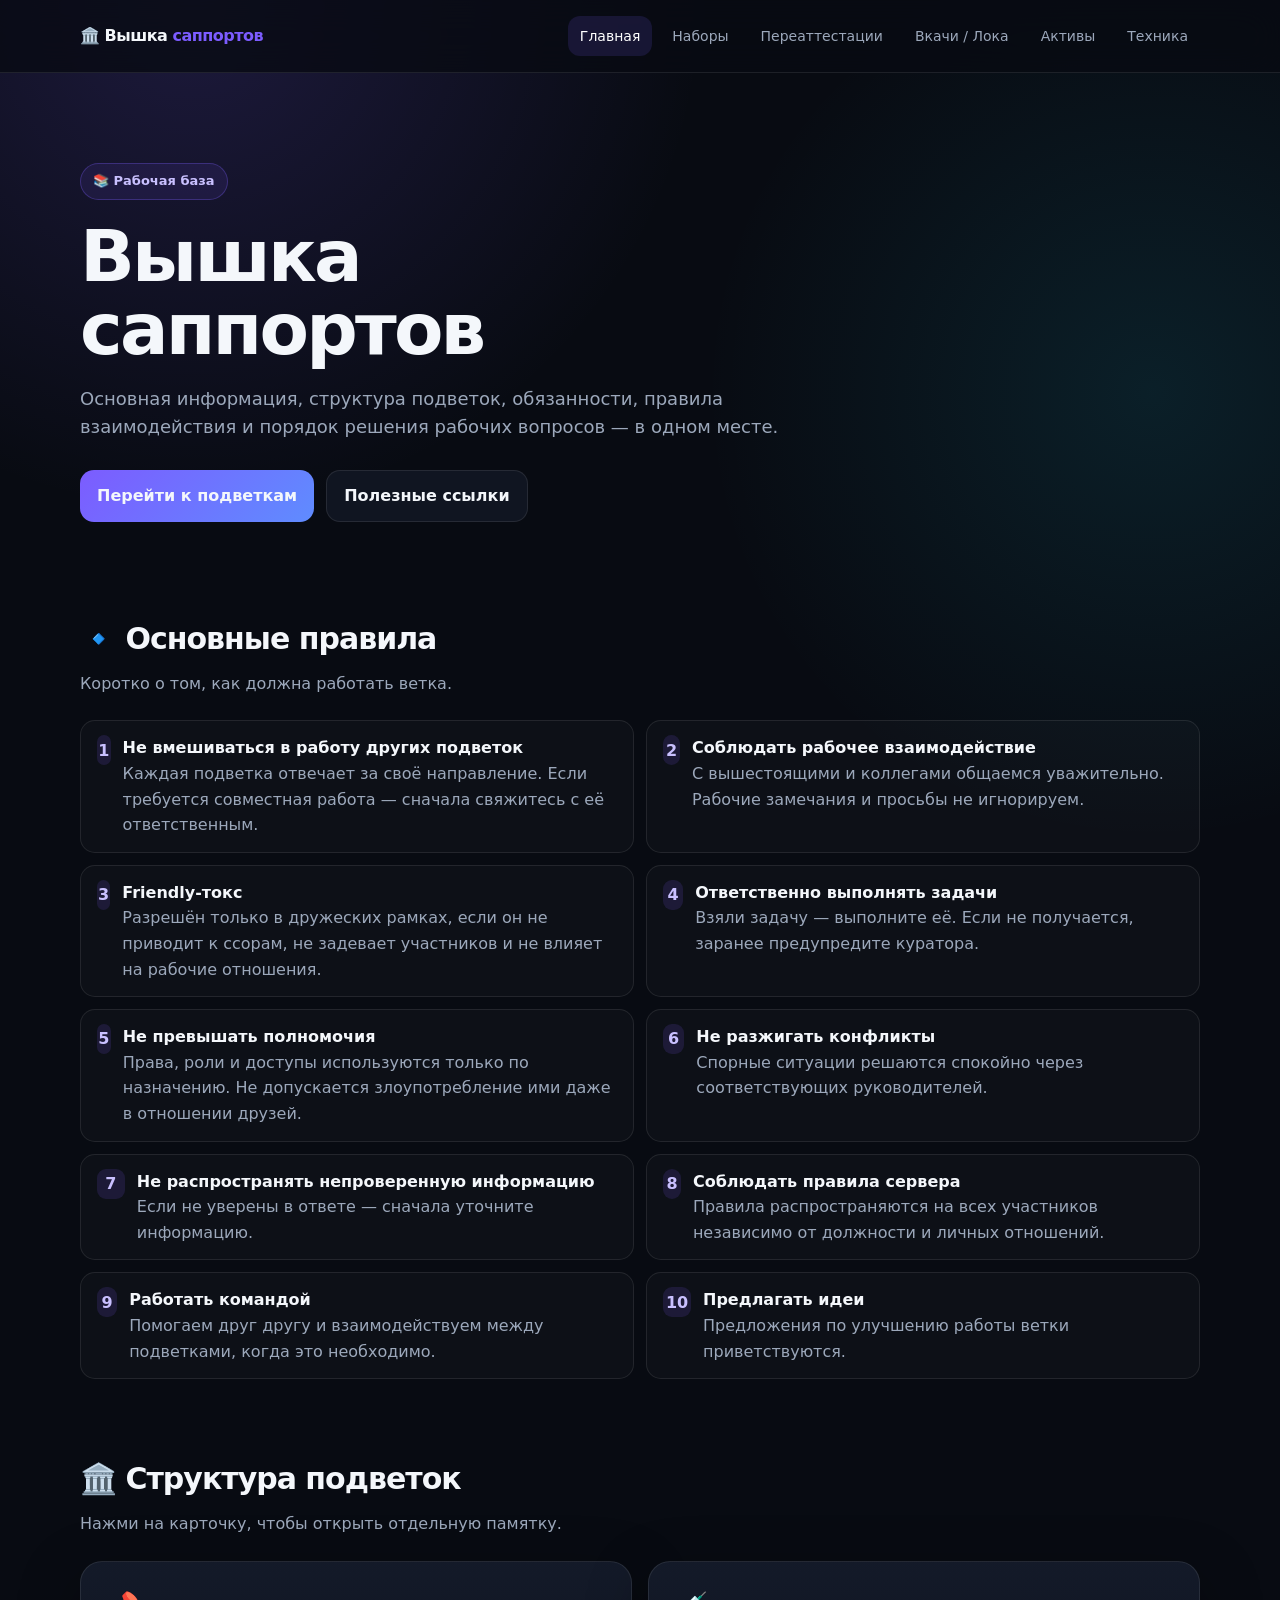
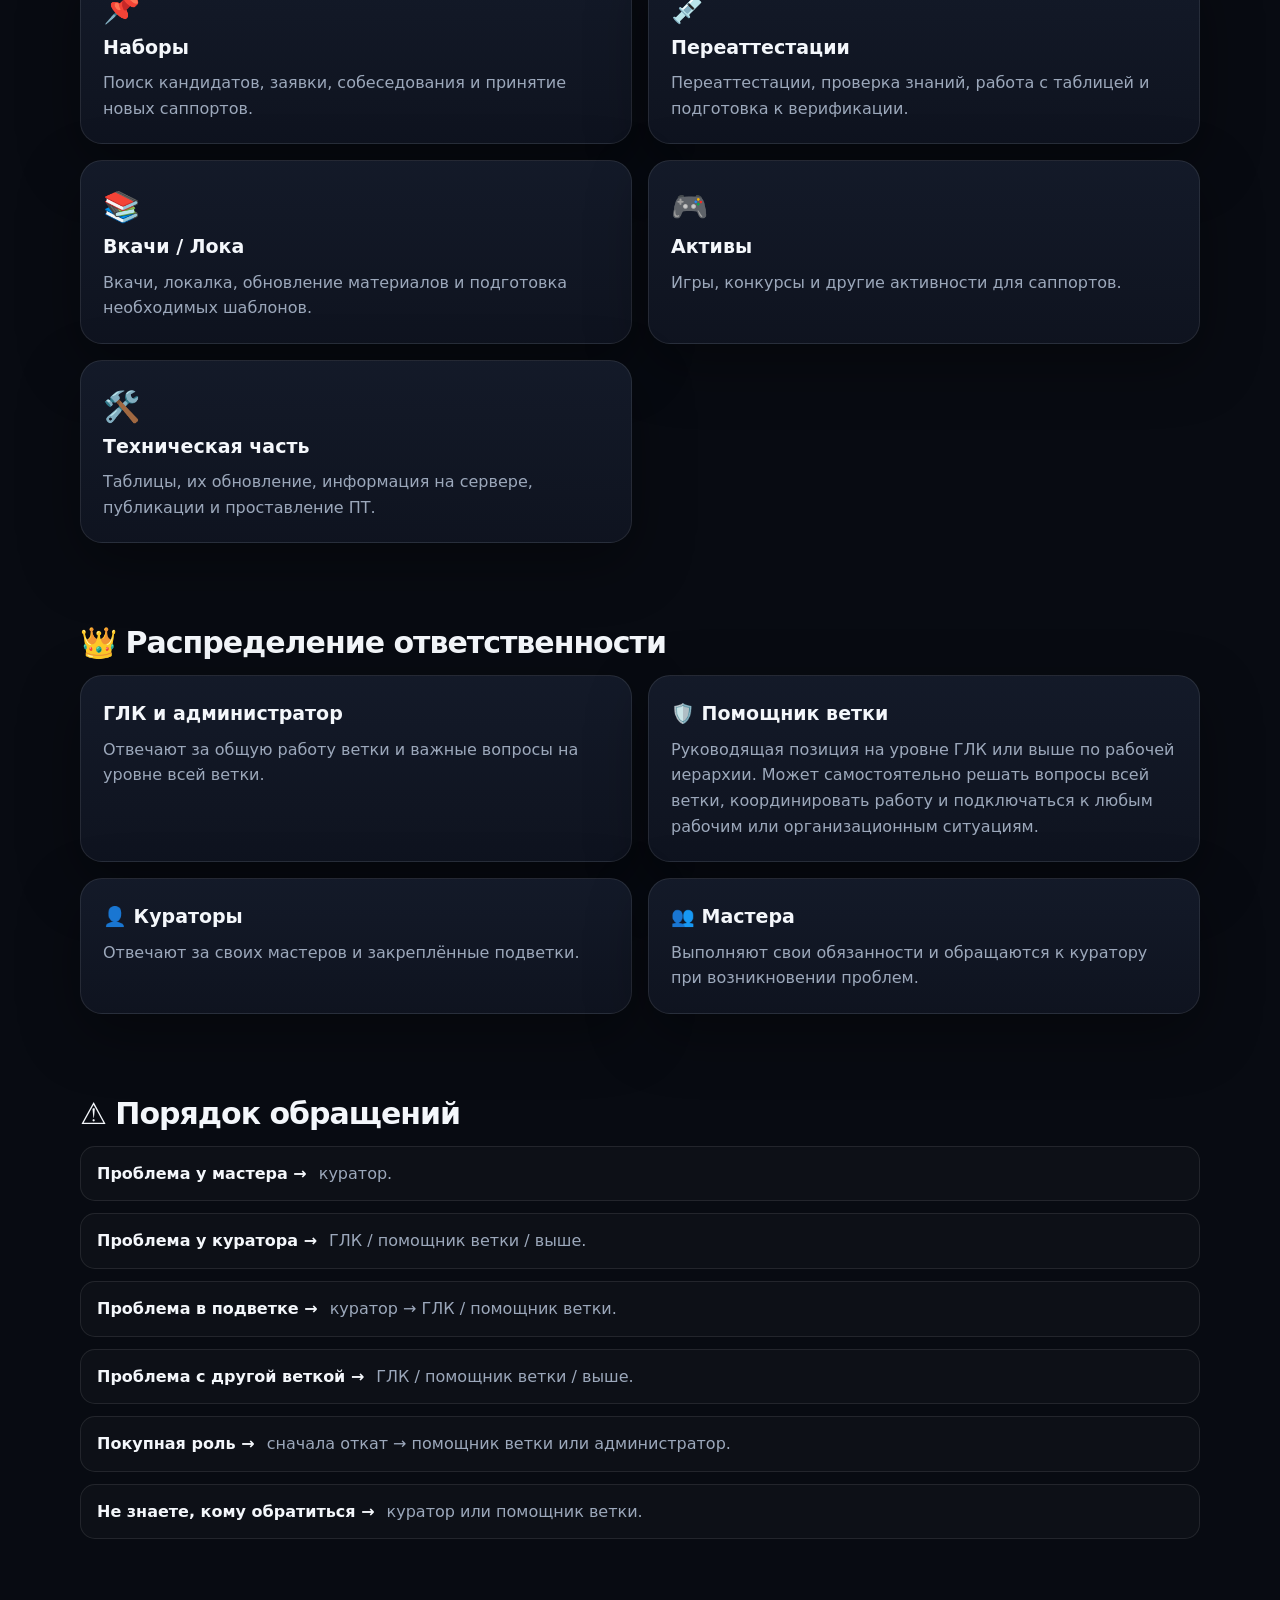
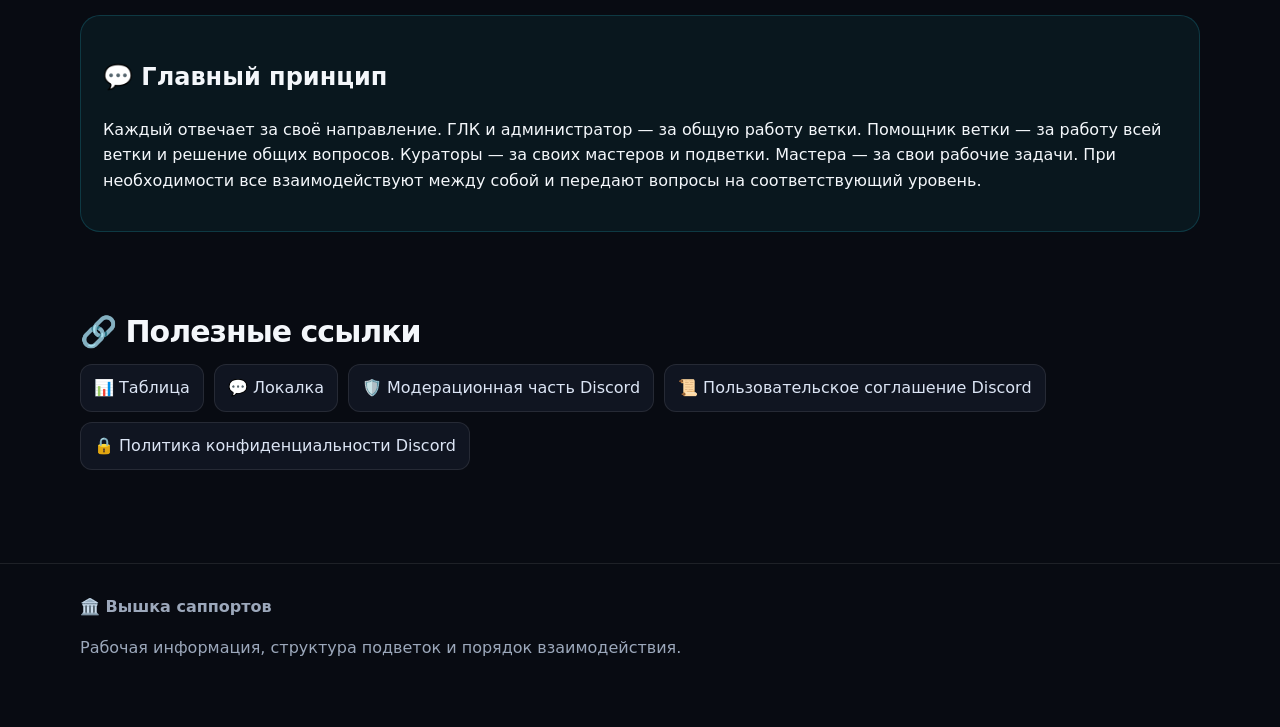
==== index.html @ 047708a1 "Add files via upload" ====
<!doctype html><html lang="ru"><head><meta charset="utf-8"><meta name="viewport" content="width=device-width,initial-scale=1">
<title>Главная — Вышка саппортов</title><meta name="description" content="Информация для вышки саппортов">
<link rel="stylesheet" href="style.css"></head><body>
<nav class="nav"><div class="container nav-inner">
<a class="logo" href="index.html">🏛️ Вышка <span>саппортов</span></a>
<div class="nav-links">
<a href="index.html">Главная</a><a href="nabori.html">Наборы</a><a href="reassessment.html">Переаттестации</a>
<a href="vkachi-loka.html">Вкачи / Лока</a><a href="aktivy.html">Активы</a><a href="technical.html">Техника</a>
</div></div></nav>

<main><section class="hero"><div class="container">
<span class="hero-badge">📚 Рабочая база</span>
<h1>Вышка<br>саппортов</h1>
<p>Основная информация, структура подветок, обязанности, правила взаимодействия и порядок решения рабочих вопросов — в одном месте.</p>
<div class="actions"><a class="btn primary" href="#branches">Перейти к подветкам</a><a class="btn" href="#links">Полезные ссылки</a></div>
</div></section>
<section class="section"><div class="container"><h2 class="section-title">🔹 Основные правила</h2><p class="section-sub">Коротко о том, как должна работать ветка.</p>
<div class="rules"><div class="list-item"><div class="number">1</div><div><b>Не вмешиваться в работу других подветок</b><span>Каждая подветка отвечает за своё направление. Если требуется совместная работа — сначала свяжитесь с её ответственным.</span></div></div><div class="list-item"><div class="number">2</div><div><b>Соблюдать рабочее взаимодействие</b><span>С вышестоящими и коллегами общаемся уважительно. Рабочие замечания и просьбы не игнорируем.</span></div></div><div class="list-item"><div class="number">3</div><div><b>Friendly-токс</b><span>Разрешён только в дружеских рамках, если он не приводит к ссорам, не задевает участников и не влияет на рабочие отношения.</span></div></div><div class="list-item"><div class="number">4</div><div><b>Ответственно выполнять задачи</b><span>Взяли задачу — выполните её. Если не получается, заранее предупредите куратора.</span></div></div><div class="list-item"><div class="number">5</div><div><b>Не превышать полномочия</b><span>Права, роли и доступы используются только по назначению. Не допускается злоупотребление ими даже в отношении друзей.</span></div></div><div class="list-item"><div class="number">6</div><div><b>Не разжигать конфликты</b><span>Спорные ситуации решаются спокойно через соответствующих руководителей.</span></div></div><div class="list-item"><div class="number">7</div><div><b>Не распространять непроверенную информацию</b><span>Если не уверены в ответе — сначала уточните информацию.</span></div></div><div class="list-item"><div class="number">8</div><div><b>Соблюдать правила сервера</b><span>Правила распространяются на всех участников независимо от должности и личных отношений.</span></div></div><div class="list-item"><div class="number">9</div><div><b>Работать командой</b><span>Помогаем друг другу и взаимодействуем между подветками, когда это необходимо.</span></div></div><div class="list-item"><div class="number">10</div><div><b>Предлагать идеи</b><span>Предложения по улучшению работы ветки приветствуются.</span></div></div></div></div></section>
<section class="section" id="branches"><div class="container"><h2 class="section-title">🏛️ Структура подветок</h2><p class="section-sub">Нажми на карточку, чтобы открыть отдельную памятку.</p>
<div class="grid"><a class="card" href="nabori.html"><div style="font-size:30px">📌</div><h3>Наборы</h3><p>Поиск кандидатов, заявки, собеседования и принятие новых саппортов.</p></a><a class="card" href="reassessment.html"><div style="font-size:30px">💉</div><h3>Переаттестации</h3><p>Переаттестации, проверка знаний, работа с таблицей и подготовка к верификации.</p></a><a class="card" href="vkachi-loka.html"><div style="font-size:30px">📚</div><h3>Вкачи / Лока</h3><p>Вкачи, локалка, обновление материалов и подготовка необходимых шаблонов.</p></a><a class="card" href="aktivy.html"><div style="font-size:30px">🎮</div><h3>Активы</h3><p>Игры, конкурсы и другие активности для саппортов.</p></a><a class="card" href="technical.html"><div style="font-size:30px">🛠️</div><h3>Техническая часть</h3><p>Таблицы, их обновление, информация на сервере, публикации и проставление ПТ.</p></a></div></div></section>
<section class="section"><div class="container"><h2 class="section-title">👑 Распределение ответственности</h2>
<div class="grid">
<div class="card"><h3>ГЛК и администратор</h3><p>Отвечают за общую работу ветки и важные вопросы на уровне всей ветки.</p></div>
<div class="card"><h3>🛡️ Помощник ветки</h3><p>Руководящая позиция на уровне ГЛК или выше по рабочей иерархии. Может самостоятельно решать вопросы всей ветки, координировать работу и подключаться к любым рабочим или организационным ситуациям.</p></div>
<div class="card"><h3>👤 Кураторы</h3><p>Отвечают за своих мастеров и закреплённые подветки.</p></div>
<div class="card"><h3>👥 Мастера</h3><p>Выполняют свои обязанности и обращаются к куратору при возникновении проблем.</p></div>
</div></div></section>
<section class="section"><div class="container"><h2 class="section-title">⚠️ Порядок обращений</h2>
<div class="list">
<div class="list-item"><b>Проблема у мастера →</b><span>куратор.</span></div>
<div class="list-item"><b>Проблема у куратора →</b><span>ГЛК / помощник ветки / выше.</span></div>
<div class="list-item"><b>Проблема в подветке →</b><span>куратор → ГЛК / помощник ветки.</span></div>
<div class="list-item"><b>Проблема с другой веткой →</b><span>ГЛК / помощник ветки / выше.</span></div>
<div class="list-item"><b>Покупная роль →</b><span>сначала откат → помощник ветки или администратор.</span></div>
<div class="list-item"><b>Не знаете, кому обратиться →</b><span>куратор или помощник ветки.</span></div>
</div></div></section>
<section class="section"><div class="container"><div class="callout"><h2>💬 Главный принцип</h2>
<p>Каждый отвечает за своё направление. ГЛК и администратор — за общую работу ветки. Помощник ветки — за работу всей ветки и решение общих вопросов. Кураторы — за своих мастеров и подветки. Мастера — за свои рабочие задачи. При необходимости все взаимодействуют между собой и передают вопросы на соответствующий уровень.</p>
</div></div></section>
<section class="section" id="links"><div class="container"><h2 class="section-title">🔗 Полезные ссылки</h2>
<div class="links">
<a href="https://docs.google.com/spreadsheets/d/1ntANhDF6kEP2feJc0DNZ1eiABgVjffAznt2d-BXD3bs/edit?usp=drivesdk">📊 Таблица</a>
<a href="https://discord.gg/cxSvh3x9ND">💬 Локалка</a>
<a href="https://discord.com/guidelines">🛡️ Модерационная часть Discord</a>
<a href="https://discord.com/terms">📜 Пользовательское соглашение Discord</a>
<a href="https://discord.com/privacy">🔒 Политика конфиденциальности Discord</a>
</div></div></section></main>

<footer><div class="container">
<strong>🏛️ Вышка саппортов</strong><p>Рабочая информация, структура подветок и порядок взаимодействия.</p>
</div></footer><script src="script.js"></script>
</body></html>
---- style.css ----
:root{
  --bg:#080b12; --panel:#101521; --panel2:#151c2b; --text:#f4f7fb; --muted:#9ca8bb;
  --accent:#7c5cff; --accent2:#22d3ee; --border:rgba(255,255,255,.09);
  --shadow:0 20px 60px rgba(0,0,0,.35); --radius:22px;
}
*{box-sizing:border-box}
html{scroll-behavior:smooth}
body{margin:0;font-family:Inter,system-ui,-apple-system,BlinkMacSystemFont,"Segoe UI",sans-serif;background:
radial-gradient(circle at 15% 0%,rgba(124,92,255,.18),transparent 32rem),
radial-gradient(circle at 90% 10%,rgba(34,211,238,.10),transparent 28rem),var(--bg);color:var(--text);line-height:1.6}
a{color:inherit;text-decoration:none}
.container{width:min(1120px,calc(100% - 32px));margin:auto}
.nav{position:sticky;top:0;z-index:10;background:rgba(8,11,18,.78);backdrop-filter:blur(18px);border-bottom:1px solid var(--border)}
.nav-inner{min-height:72px;display:flex;align-items:center;justify-content:space-between;gap:20px}
.logo{font-weight:900;letter-spacing:-.5px}.logo span{color:var(--accent)}
.nav-links{display:flex;gap:8px;flex-wrap:wrap}
.nav-links a{padding:9px 12px;border-radius:12px;color:var(--muted);font-size:14px}
.nav-links a:hover,.nav-links a.active{background:rgba(124,92,255,.14);color:#fff}
.hero{padding:90px 0 55px}
.hero-badge,.tag{display:inline-flex;align-items:center;gap:8px;padding:7px 12px;border:1px solid rgba(124,92,255,.3);background:rgba(124,92,255,.1);border-radius:999px;color:#c9c0ff;font-size:13px;font-weight:700}
h1{font-size:clamp(38px,7vw,72px);line-height:1.02;letter-spacing:-2.8px;margin:20px 0 18px;max-width:850px}
.hero p{max-width:720px;color:var(--muted);font-size:18px}
.actions{display:flex;gap:12px;flex-wrap:wrap;margin-top:28px}
.btn{display:inline-flex;justify-content:center;align-items:center;padding:12px 17px;border-radius:14px;border:1px solid var(--border);background:var(--panel);font-weight:800}
.btn.primary{background:linear-gradient(135deg,var(--accent),#5f8cff);border:0}
.btn:hover{transform:translateY(-1px)}
.section{padding:38px 0}
.section-title{font-size:30px;margin:0 0 8px;letter-spacing:-1px}.section-sub{color:var(--muted);margin:0 0 24px}
.grid{display:grid;grid-template-columns:repeat(2,minmax(0,1fr));gap:16px}
.grid.five{grid-template-columns:repeat(5,minmax(0,1fr))}
.card{background:linear-gradient(180deg,rgba(21,28,43,.92),rgba(16,21,33,.92));border:1px solid var(--border);border-radius:var(--radius);padding:22px;box-shadow:var(--shadow)}
.card:hover{border-color:rgba(124,92,255,.35)}
.card h3{margin:0 0 8px;font-size:19px}.card p{margin:0;color:var(--muted)}
.number{display:inline-grid;place-items:center;width:30px;height:30px;border-radius:9px;background:rgba(124,92,255,.14);color:#c9c0ff;font-weight:900;margin-bottom:12px}
.list{display:grid;gap:12px}.list-item{display:flex;gap:12px;align-items:flex-start;padding:14px 16px;border:1px solid var(--border);border-radius:15px;background:rgba(255,255,255,.025)}
.list-item b{display:block}.list-item span{color:var(--muted)}
.rules{display:grid;grid-template-columns:repeat(2,minmax(0,1fr));gap:12px}
.callout{border:1px solid rgba(34,211,238,.18);background:rgba(34,211,238,.06);border-radius:20px;padding:22px}
footer{margin-top:55px;padding:30px 0 50px;border-top:1px solid var(--border);color:var(--muted)}
.links{display:flex;flex-wrap:wrap;gap:10px}.links a{padding:10px 13px;border:1px solid var(--border);border-radius:12px;background:var(--panel);color:#dce5f5}
.page-head{padding:70px 0 28px}.page-head h1{font-size:clamp(38px,6vw,58px);margin-bottom:10px}
.back{color:#a99cff;font-weight:800}.purpose{margin-top:24px}
@media(max-width:900px){.grid.five{grid-template-columns:repeat(2,minmax(0,1fr))}}
@media(max-width:700px){
 .container{width:min(100% - 22px,1120px)} .nav-inner{align-items:flex-start;padding:13px 0;flex-direction:column}
 .nav-links{width:100%;overflow:auto;flex-wrap:nowrap;padding-bottom:2px}.nav-links a{white-space:nowrap}
 .hero{padding:55px 0 30px} h1{letter-spacing:-1.8px}.hero p{font-size:16px}
 .grid,.rules,.grid.five{grid-template-columns:1fr}.section{padding:25px 0}
}
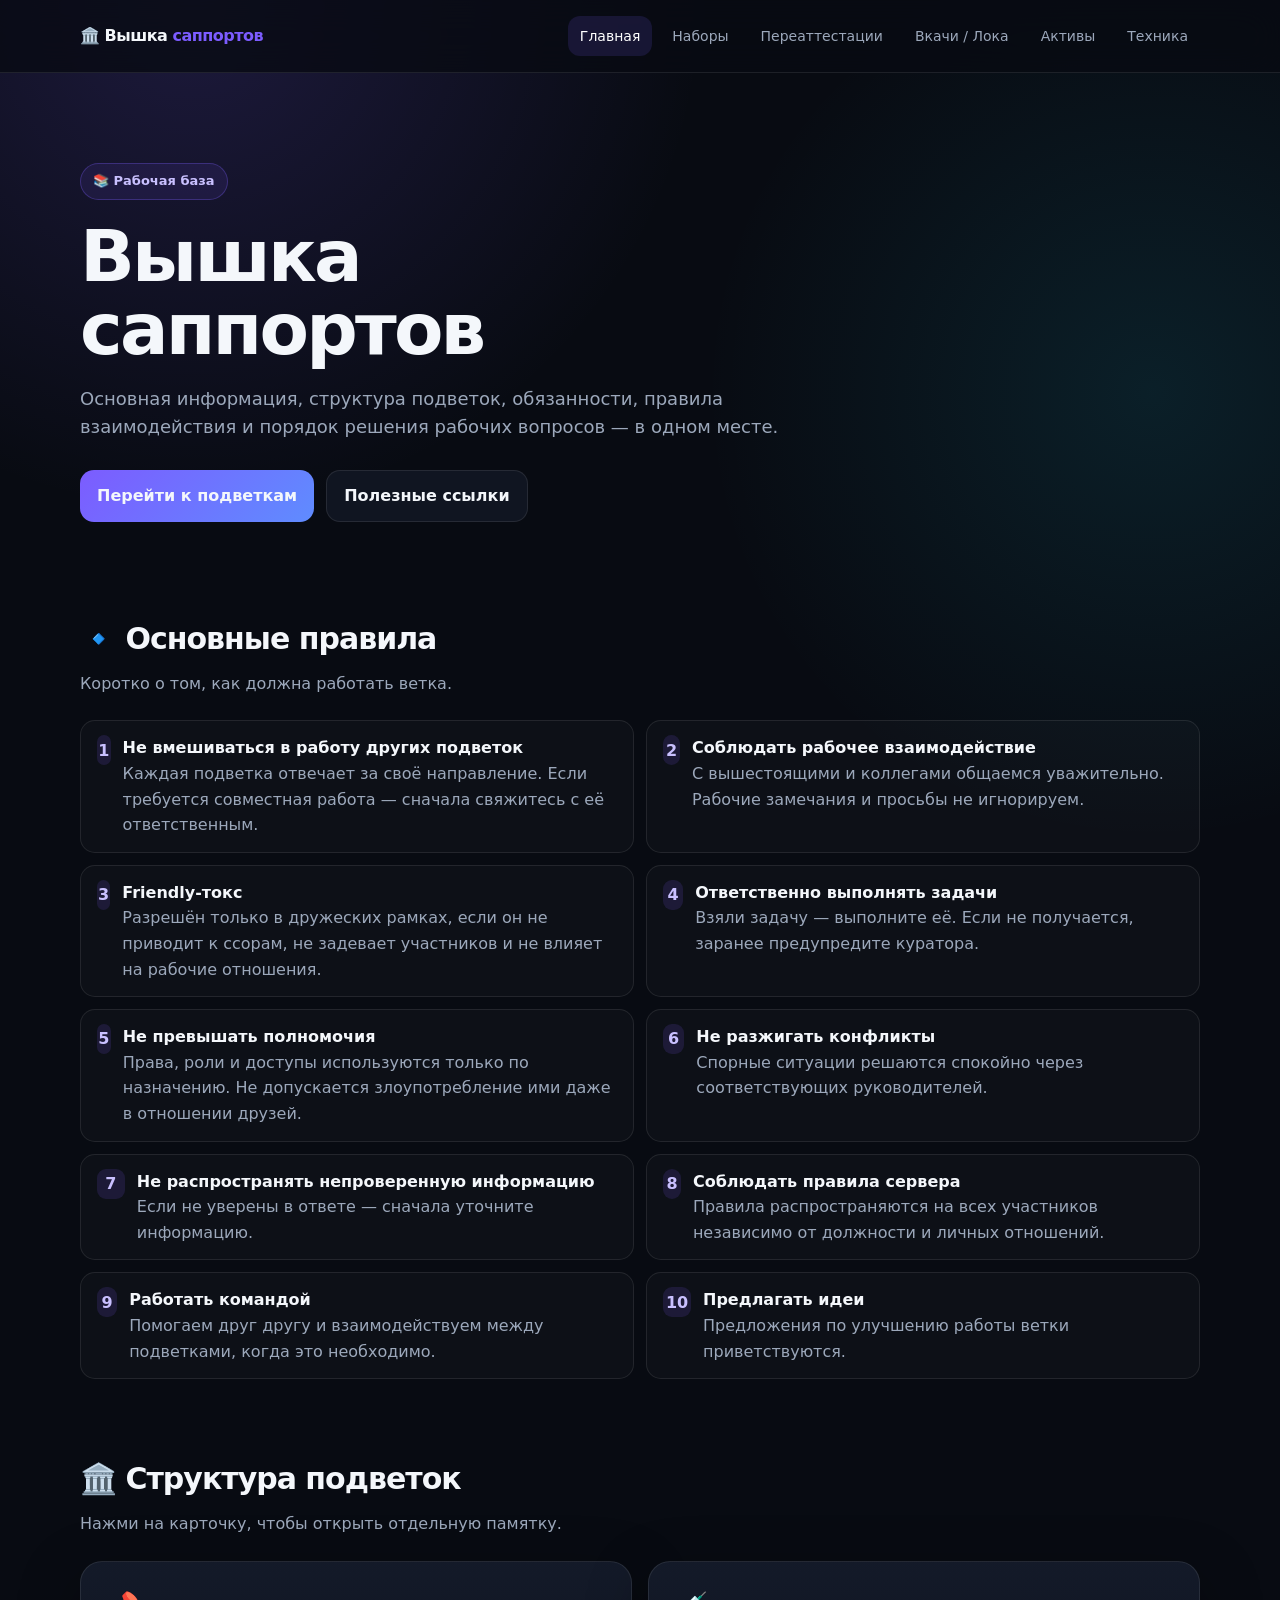
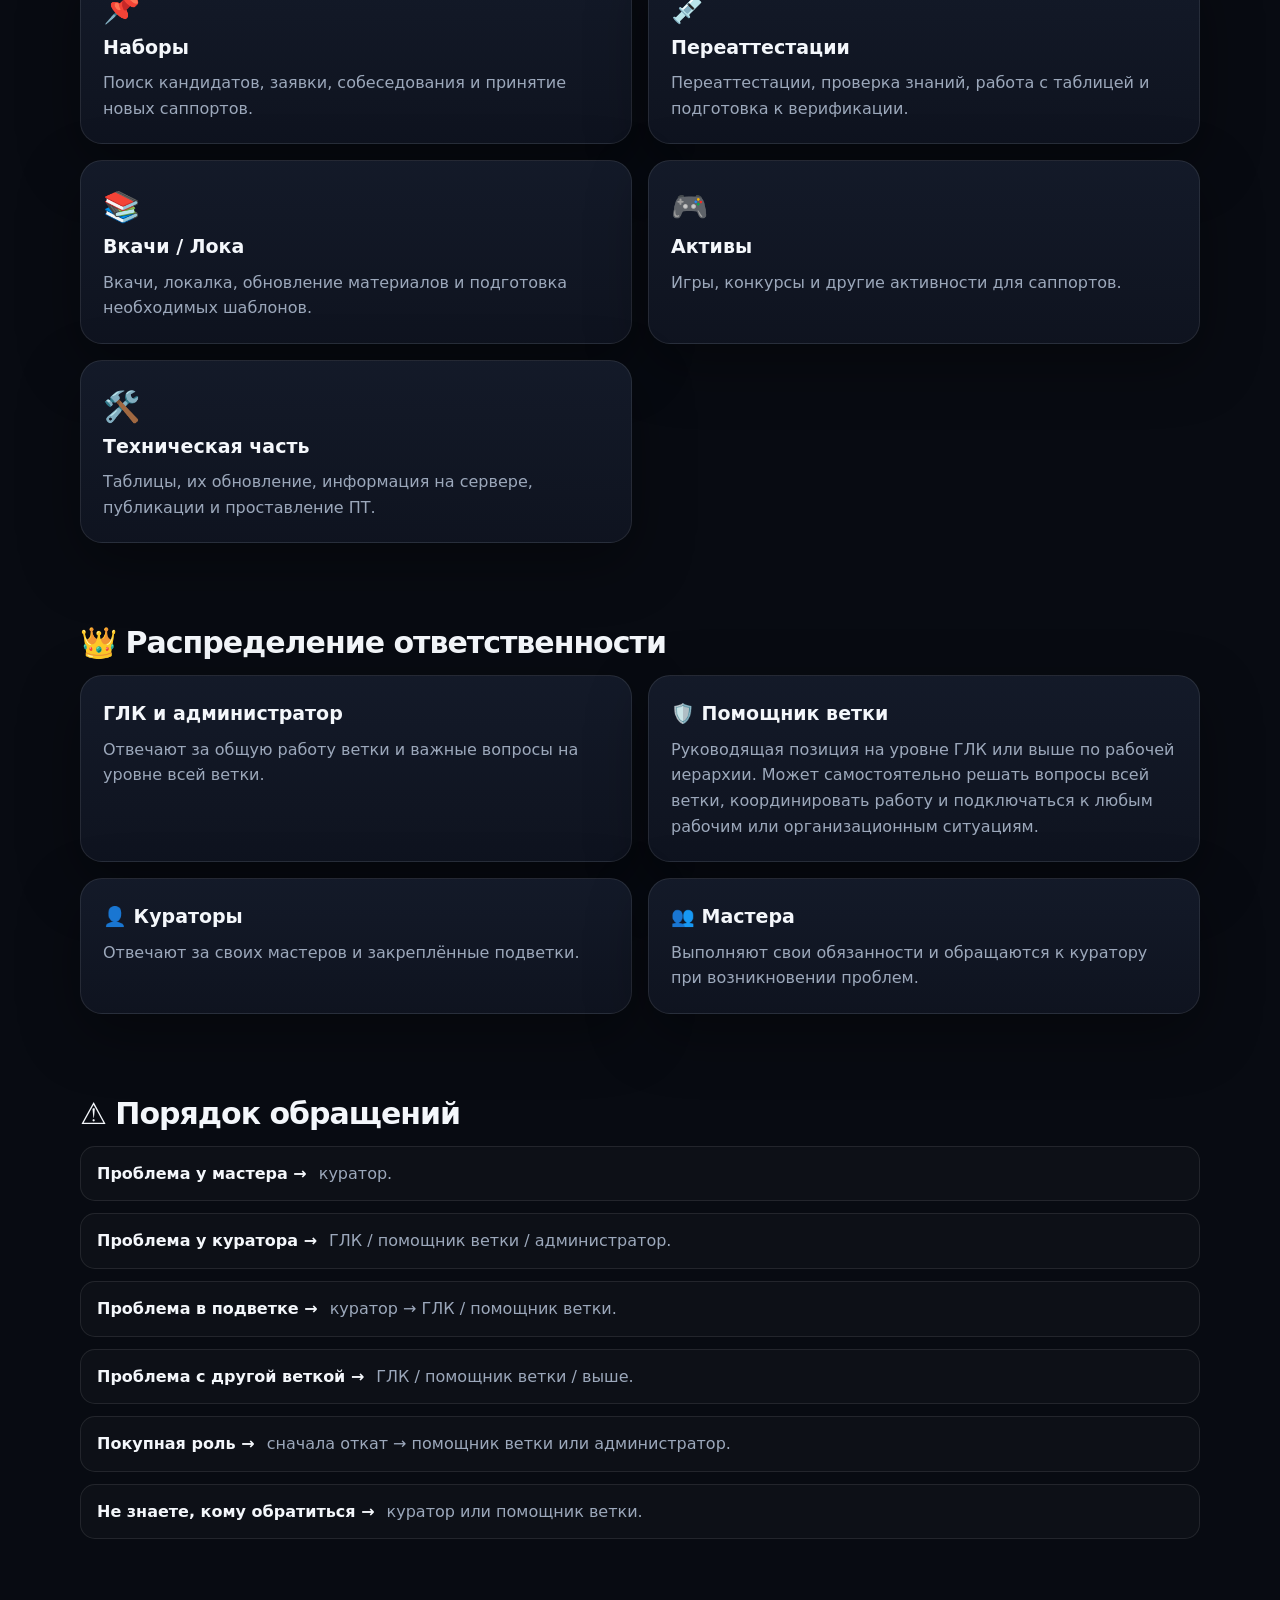
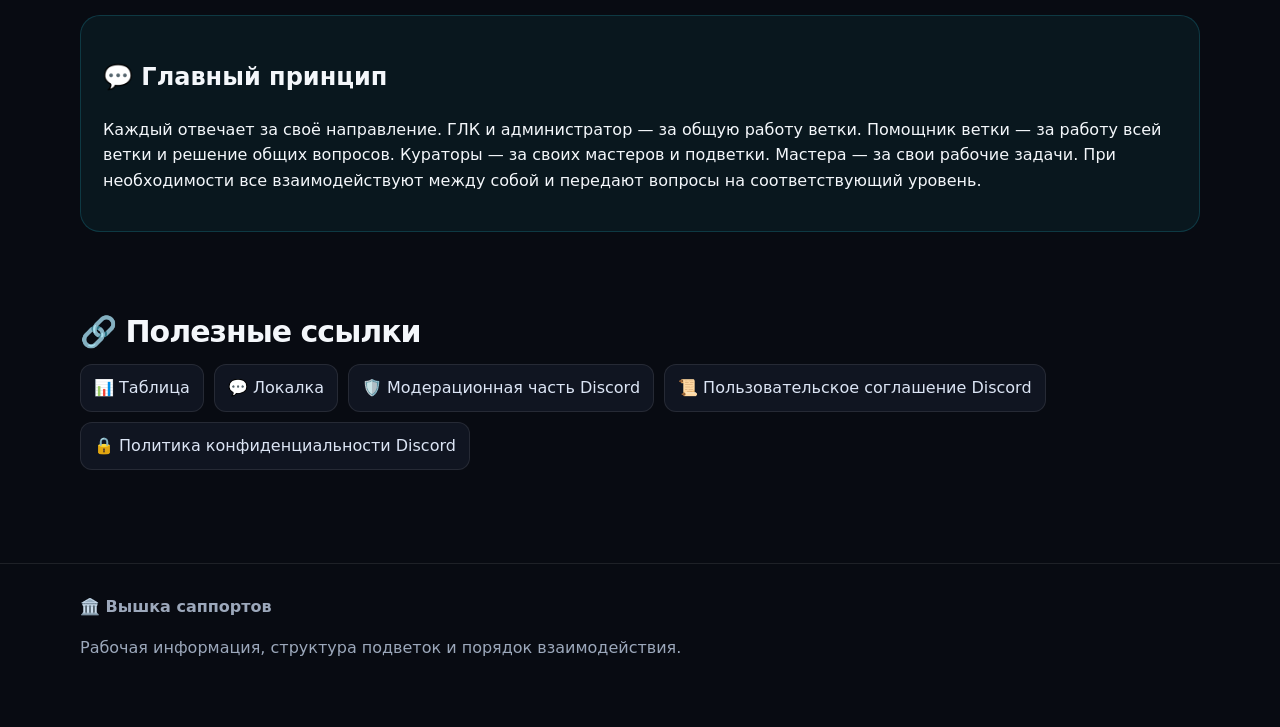
==== commit 3abe682e: "Update index.html" ====
--- a/index.html
+++ b/index.html
@@ -28,7 +28,7 @@
 <section class="section"><div class="container"><h2 class="section-title">⚠️ Порядок обращений</h2>
 <div class="list">
 <div class="list-item"><b>Проблема у мастера →</b><span>куратор.</span></div>
-<div class="list-item"><b>Проблема у куратора →</b><span>ГЛК / помощник ветки / выше.</span></div>
+<div class="list-item"><b>Проблема у куратора →</b><span>ГЛК / помощник ветки / администратор.</span></div>
 <div class="list-item"><b>Проблема в подветке →</b><span>куратор → ГЛК / помощник ветки.</span></div>
 <div class="list-item"><b>Проблема с другой веткой →</b><span>ГЛК / помощник ветки / выше.</span></div>
 <div class="list-item"><b>Покупная роль →</b><span>сначала откат → помощник ветки или администратор.</span></div>
@@ -49,4 +49,4 @@
 <footer><div class="container">
 <strong>🏛️ Вышка саппортов</strong><p>Рабочая информация, структура подветок и порядок взаимодействия.</p>
 </div></footer><script src="script.js"></script>
-</body></html>+</body></html>
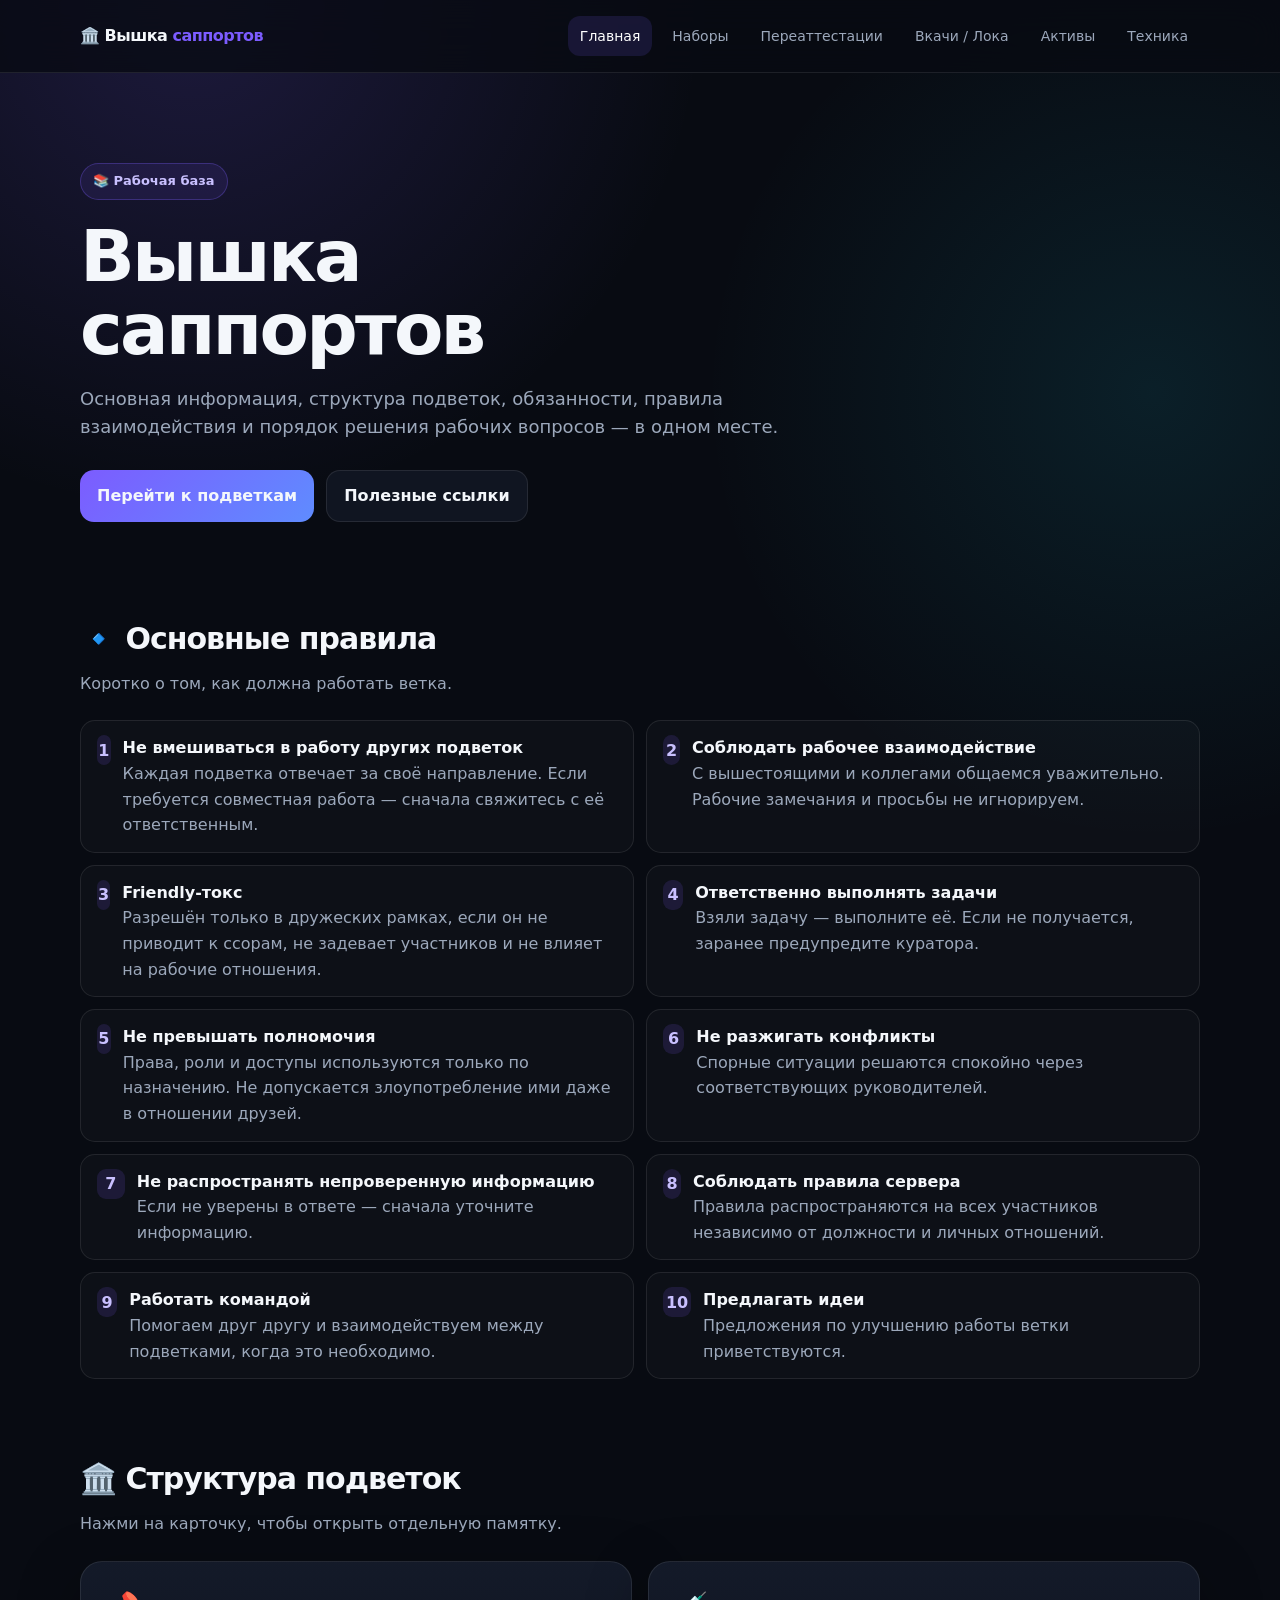
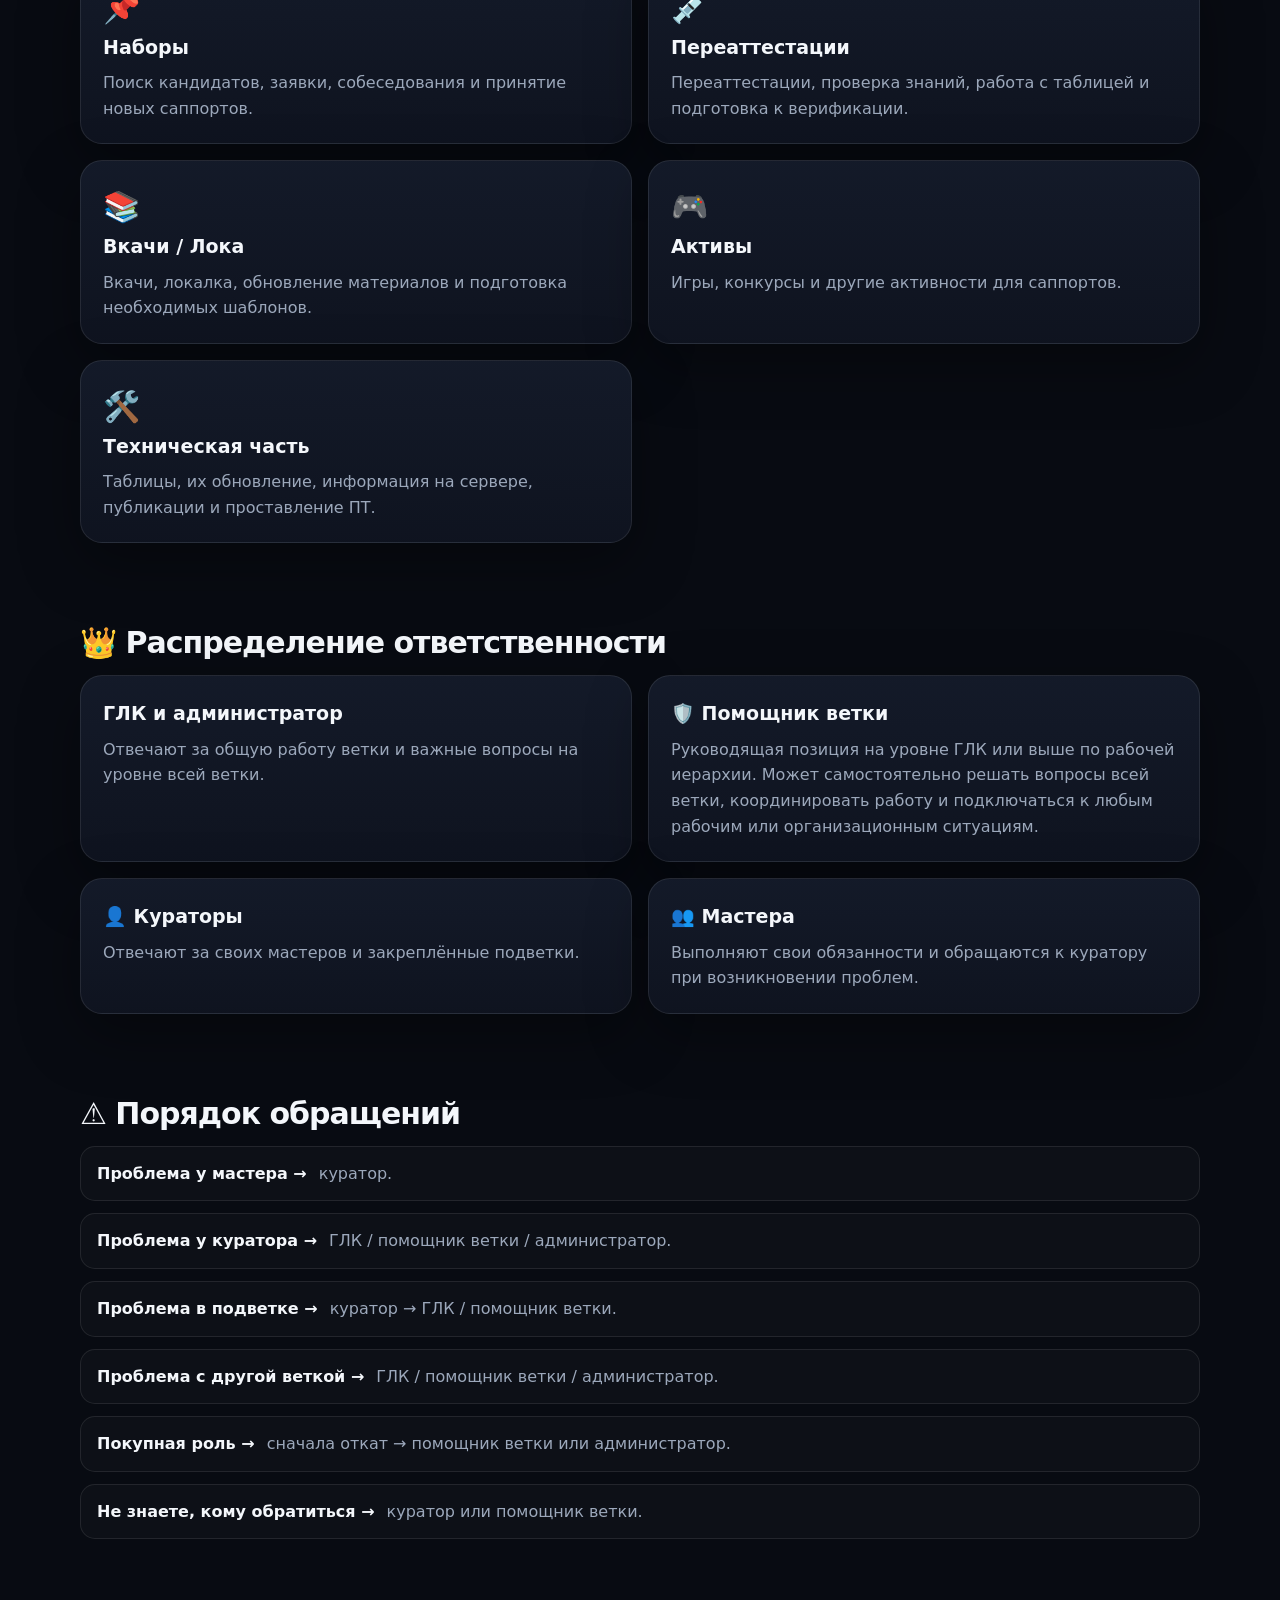
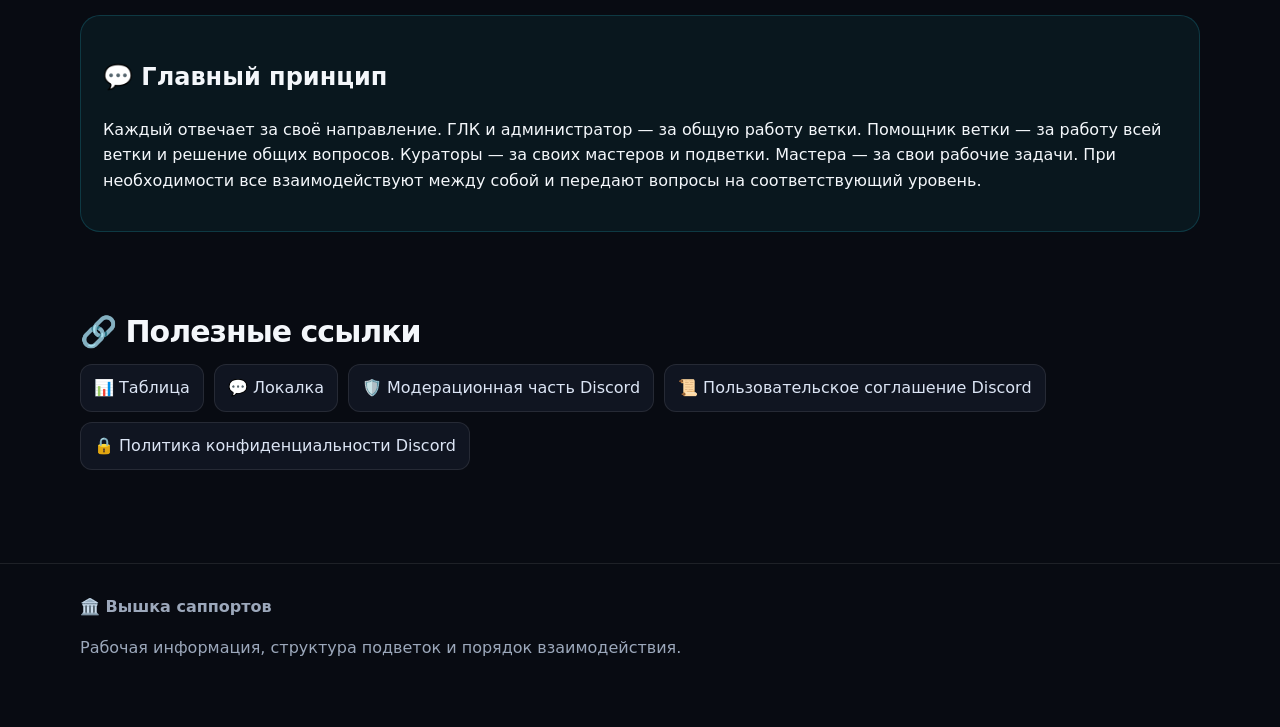
==== commit 9798a4d6: "Update index.html" ====
--- a/index.html
+++ b/index.html
@@ -30,7 +30,7 @@
 <div class="list-item"><b>Проблема у мастера →</b><span>куратор.</span></div>
 <div class="list-item"><b>Проблема у куратора →</b><span>ГЛК / помощник ветки / администратор.</span></div>
 <div class="list-item"><b>Проблема в подветке →</b><span>куратор → ГЛК / помощник ветки.</span></div>
-<div class="list-item"><b>Проблема с другой веткой →</b><span>ГЛК / помощник ветки / выше.</span></div>
+<div class="list-item"><b>Проблема с другой веткой →</b><span>ГЛК / помощник ветки / администратор.</span></div>
 <div class="list-item"><b>Покупная роль →</b><span>сначала откат → помощник ветки или администратор.</span></div>
 <div class="list-item"><b>Не знаете, кому обратиться →</b><span>куратор или помощник ветки.</span></div>
 </div></div></section>
